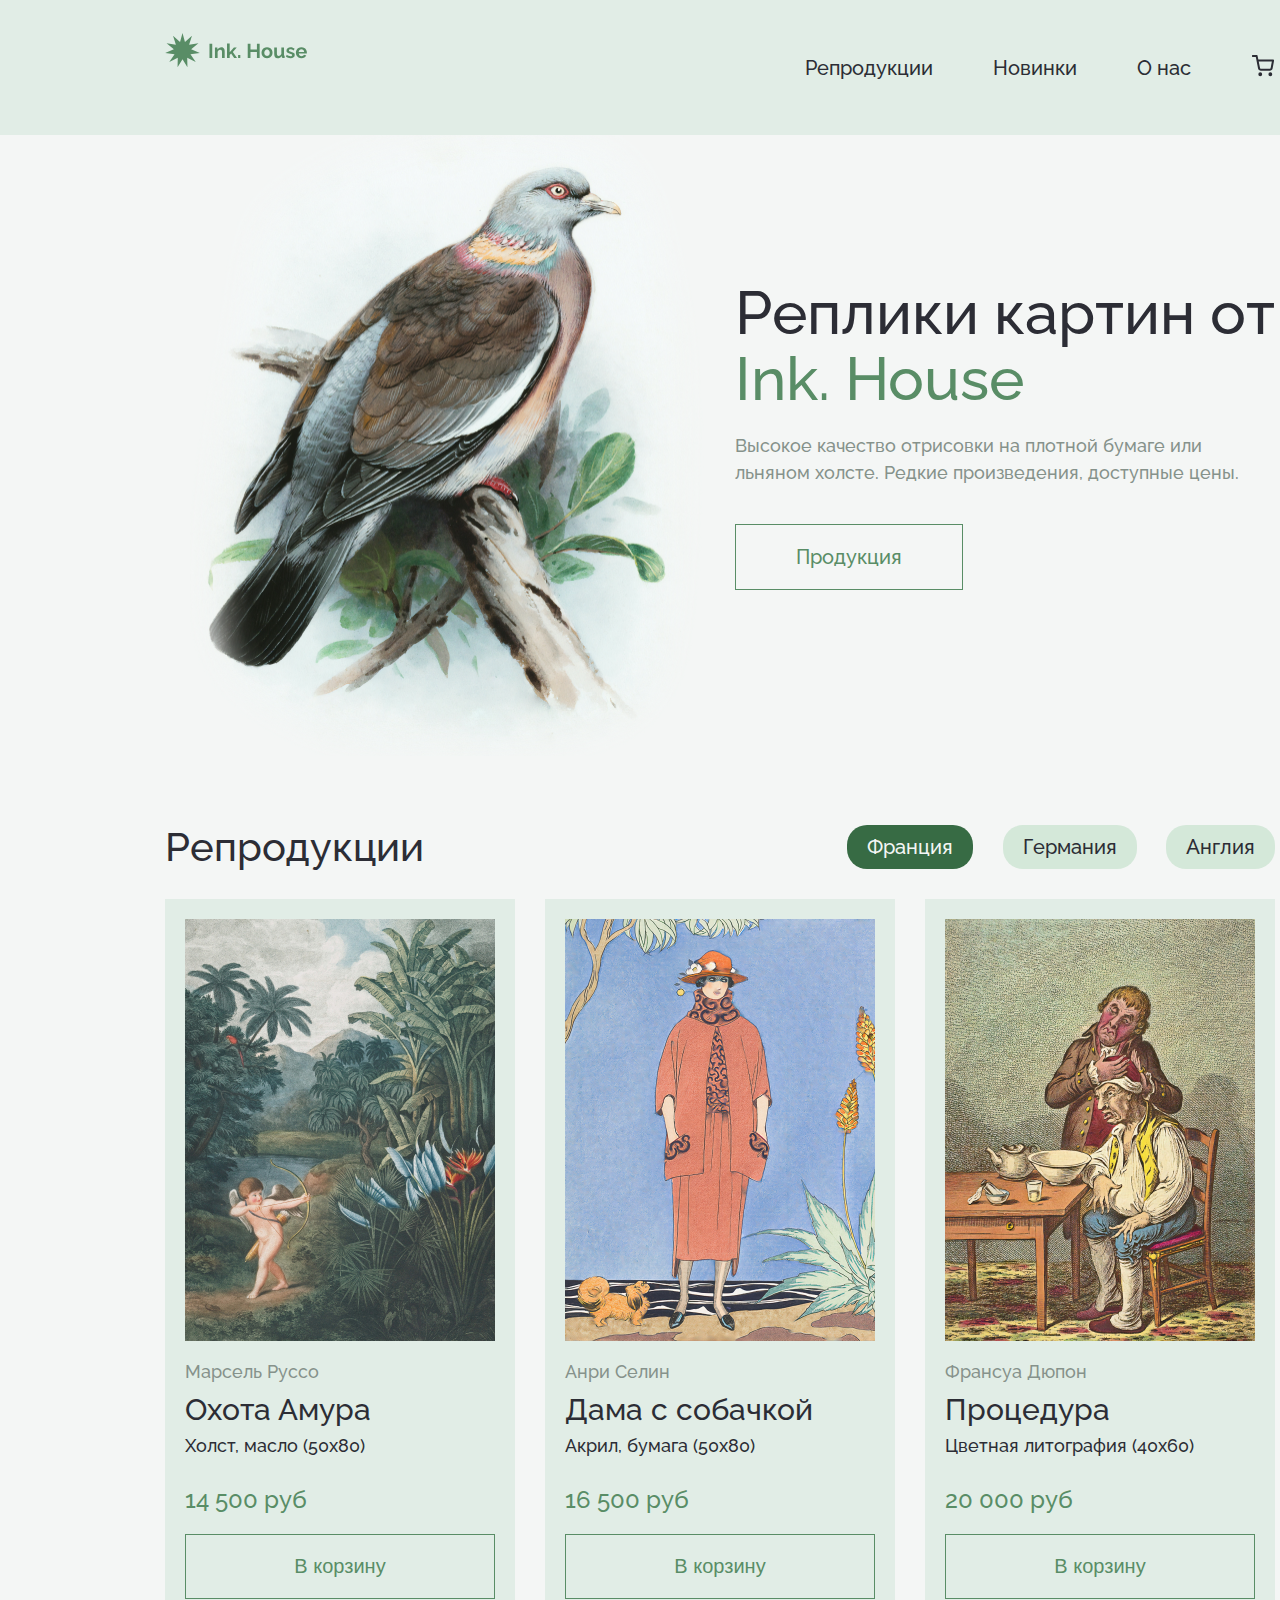
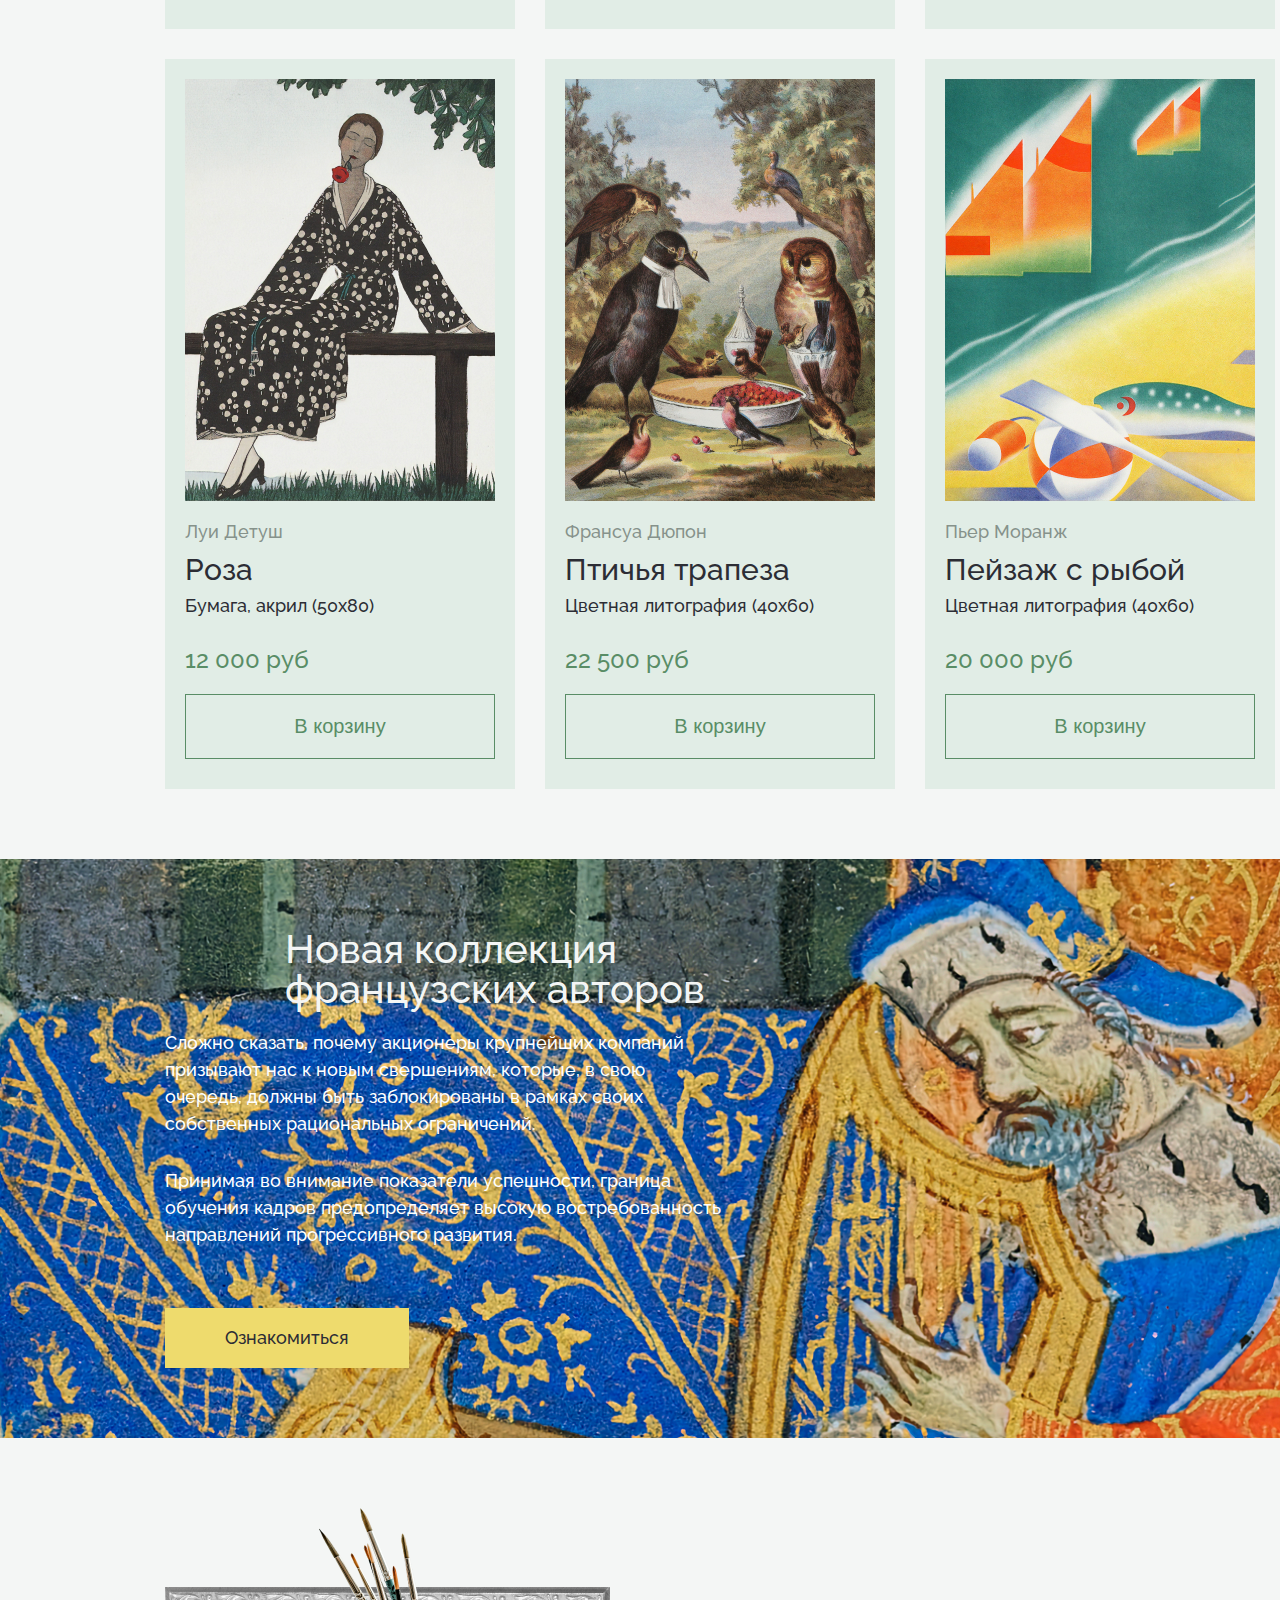
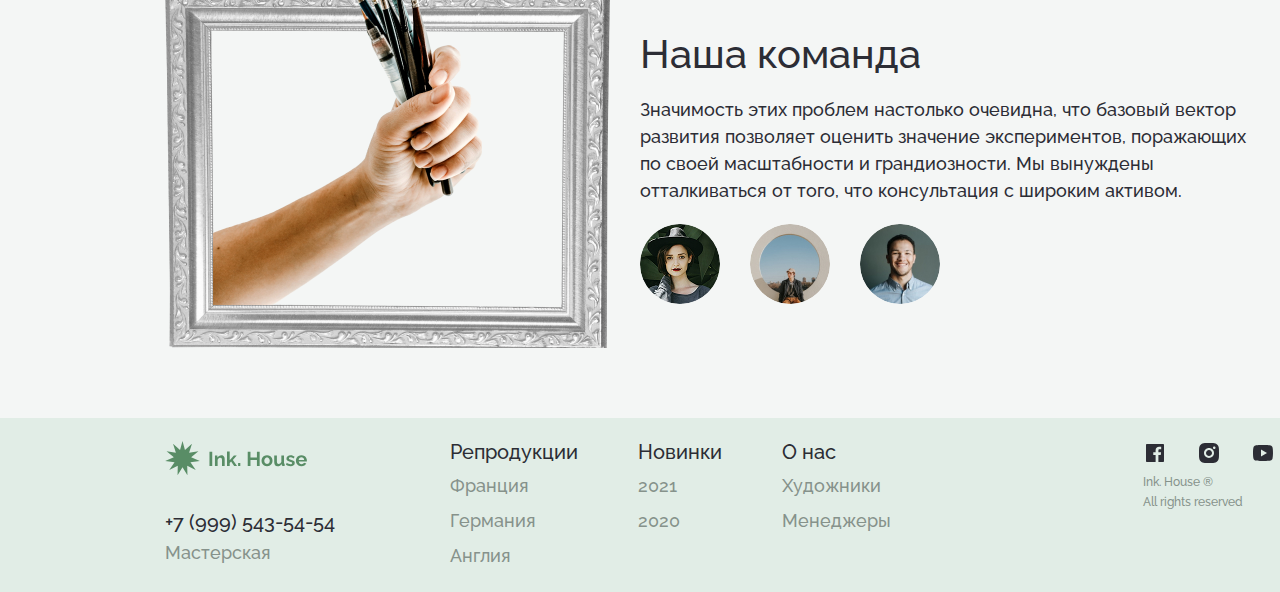
==== index.html @ bf93065d "first commit" ====
<!DOCTYPE html>
<html lang="ru">
<head>
    <meta charset="UTF-8">
    <meta name="viewport" content="width=device-width, initial-scale=1.0">
    <title>Реплики картин</title>
    <link rel="preconnect" href="https://fonts.googleapis.com">
    <link rel="preconnect" href="https://fonts.gstatic.com" crossorigin>
    <link href="https://fonts.googleapis.com/css2?family=Raleway:ital,wght@0,100..900;1,100..900&display=swap" rel="stylesheet">
    <link rel="stylesheet" href="css/style.css">
</head>
<body>
    <header class="page-header">
        <div class="header-container">
            <nav class="main-navigation">
                <p class="logo"><img class="logo-img" src="img/logo.svg" width="143" height="35" alt="Логотип Ink House"></p>
                <ul class="site-nav-list">
                    <li><a href="#">Репродукции</a></li>
                    <li><a href="#">Новинки</a></li>
                    <li><a href="#">О нас</a></li>
                </ul>
                <div class="cart">
                    <a href="blank.html"><img class="cart-img" src="img/cart.svg" width="24" height="24" alt="Корзина"></a>
                </div>
            </nav>
        </div>      
    </header>
    <main>
        <section class="promo">
            <div class="promo-grid">
                <div class="promo-grid-content">
                    <h1>Реплики картин от <span>Ink. House</span></h1>
                    <p>Высокое качество отрисовки на плотной бумаге или льняном холсте. Редкие произведения, доступные цены.</p>
                    <a href="#">Продукция</a>
                </div>
                <img src="img/promo-photo.png" width="540" height="621" alt="Репродукция с голубем">
            </div>
           
        </section>
        <section class="products">
            <div class="countries">
                <h2>Репродукции</h2>
                <ul class="country-list">
                    <li><a class="active-item" href="#">Франция</a></li>
                    <li><a href="#">Германия</a></li>
                    <li><a href="#">Англия</a></li>
                </ul>
            </div>
            
            <ul class="card-list">
                <li class="card1">
                    <h3>Охота Амура</h3>
                    <p class="author">Марсель Руссо</p>
                    <p class="technique">Холст, масло (50х80) </p>
                    <p class="price">14 500 руб</p>
                    <img class="card-img" src="img/card-france-1.jpg" width="310" height="422" alt="Репродукция Охота Амура">
                    <button class="card-add" type="button">В корзину</button>
                </li> 
                <li>
                    <h3>Дама с собачкой</h3>
                    <p class="author">Анри Селин</p> 
                    <p class="technique">Акрил, бумага (50х80) </p>
                    <p class="price">16 500 руб</p>             
                    <img class="card-img" src="img/card-france-2.jpg" width="310" height="422" alt="Репродукция Дама с собачкой">
                    <button class="card-add" type="button">В корзину</button>
                </li>
                <li>
                    <h3>Процедура</h3>
                    <p class="author">Франсуа Дюпон</p>
                    <p class="technique">Цветная литография (40х60) </p>
                    <p class="price">20 000 руб</p>
                    <img class="card-img" src="img/card-france-3.jpg" width="310" height="422" alt="Репродукция Процедура">
                    <button class="card-add" type="button">В корзину</button>
                </li>
                <li>
                    <h3>Роза</h3>
                    <p class="author">Луи Детуш</p>
                    <p class="technique">Бумага, акрил (50х80) </p>
                    <p class="price">12 000 руб</p>
                    <img class="card-img" src="img/card-france-4.jpg" width="310" height="422" alt="Репродукция Роза">
                    <button class="card-add" type="button">В корзину</button>
                </li>
                <li>
                    <h3>Птичья трапеза</h3>
                    <p class="author">Франсуа Дюпон</p>
                    <p class="technique">Цветная литография (40х60) </p>
                    <p class="price">22 500 руб</p>
                    <img class="card-img" src="img/card-france-5.jpg" width="310" height="422" alt="Репродукция Птичья трапеза">
                    <button class="card-add" type="button">В корзину</button>
                </li>
                <li>
                    <h3>Пейзаж с рыбой</h3>
                    <p class="author">Пьер Моранж</p>
                    <p class="technique">Цветная литография (40х60) </p>
                    <p class="price">20 000 руб</p>
                    <img class="card-img" src="img/card-france-6.jpg" width="310" height="422" alt="Репродукция Пейзаж с рыбой">
                    <button class="card-add" type="button">В корзину</button>
                </li>
            </ul>
        </section>
        <article class="new-collection">
            <div class="article-wrapper">
                <div class="text-content">
                    <h2>Новая коллекция французских авторов</h2>
                    <p>Сложно сказать, почему акционеры крупнейших компаний призывают нас к новым свершениям, которые, в свою очередь, должны быть заблокированы в рамках своих собственных рациональных ограничений. 
                    </p>
                    <p> Принимая во внимание показатели успешности, граница обучения кадров предопределяет высокую востребованность направлений прогрессивного развития.
                    </p>
                    
                    <a href="#">Ознакомиться</a>
                </div>
            </div>
            
        </article>
        <section class="team">
            <div class="team-wrapper">
                <div class="team-content">
                    <h2>Наша команда</h2>
                    <p>Значимость этих проблем настолько очевидна, что базовый вектор развития позволяет оценить значение экспериментов, поражающих по своей масштабности и грандиозности. Мы вынуждены отталкиваться от того, что консультация с широким активом.</p>
                    <ul class="team-list">
                        <li><img src="img/teammate-1.jpg" width="80" height="80" alt="Фото первого участника команды"></li>
                        <li><img src="img/teammate-2.jpg" width="80" height="80" alt="Фото второго участника команды"></li>
                        <li><img src="img/teammate-3.jpg" width="80" height="80" alt="Фото третьего участника команды"></li>
                    </ul>
                </div>
            </div>
        </section>
    </main>
    <footer class="page-footer">
        <div class="footer-container">
            <div class="logo-tel">
                <p><img class="logo-img" src="img/logo.svg" width="143" height="35" alt="Логотип Ink House"></p>
                <div class="studio-tel">
                    <a class="tel" href="tel:+79995435454">+7 (999) 543-54-54</a>
                    <p>Мастерская</p>
                </div>
                
            </div>
            <ul class="footer-list">
                <li>
                    <h3>Репродукции</h3>
                    <ul class="footer-menu">
                        <li><a href="#">Франция</a></li>
                        <li><a href="#">Германия</a></li>
                        <li><a href="#">Англия</a></li>
                    </ul>
                </li>
                <li>
                    <h3>Новинки</h3>
                    <ul class="footer-menu">
                        <li><a href="#">2021</a></li>
                        <li><a href="#">2020</a></li>
                    </ul>
                </li>
                <li>
                    <h3>О нас</h3>
                    <ul class="footer-menu">
                        <li><a href="#">Художники</a></li>
                        <li><a href="#">Менеджеры</a></li>
                    </ul>
                </li>
            </ul>
            <div class="social">
                <ul class="social-list">
                    <li><a href="#"><img class="facebook" src="img/facebook.svg" width="24" height="24" alt="Facebook"></a></li>
                    <li><a href="#"><img src="img/instagram.svg" width="20" height="20" alt="Instagram"></a></li>
                    <li><a href="#"><img src="img/youtube.svg" width="20" height="16" alt="Youtube"></a></li>
                    
                </ul>
                <p>Ink. House ®</p>
                <p>All rights reserved</p>
            </div>
        </div>
      
    </footer>
</body>
</html>
---- css/style.css ----
body {
    min-width: 1110px;
    font-family: "Raleway", Arial, sans-serif;
    font-size: 18px;
    line-height: 20px;
    font-weight: 500;
    color: #2C2D35;
    margin: 0;
    display: grid;
    grid-template-rows: min-content 1fr min-content;
    background-color: #F4F6F5;
}
.page-header {
    background-color: #E1EDE6;
}

.header-container {
    width: 1110px;
    margin: 0 auto;
    padding: 0 165px;
}
.main-navigation {
    display: flex;
    padding-top: 33px;
    padding-bottom: 32px;
    align-items: center;
}
p.logo {
    width: 143px;
    margin: 0;
    margin-right: auto;
}
img.logo-img {
    display: block;
}
ul.site-nav-list {
    max-width: 790px;
    margin: 0;
    padding: 0;
    list-style: none;
    display: flex;
    flex-wrap: wrap;
    column-gap: 60px;
    row-gap: 20px;
    align-items: center;
}
div.cart {
    width: 24px;
    margin-left: 60px;
}
.site-nav-list a {
    font-size: 20px;
    line-height: 23px;
    color: #2C2D35;
    text-decoration: none;
}





/* PROMO BLOCK  */
.promo {
    width: 1110px;
    margin: 0 auto;
    padding: 0 165px; 
    margin-bottom: 69px;
}
.promo h1 {
    font-size: 60px;
    line-height: 66px;
    font-weight: 500;
    margin: 0;
    margin-bottom: 20px;
}
.promo span {
    color: #598D66;
    margin: 0;
}
.promo p {
    line-height: 27px;
    color:#86928B;
    margin: 0;
    margin-bottom: 60px;
}
.promo img {
    display: block;
}
.promo a {
    font-size: 20px;
    line-height: 23px;
    color: #598D66;
    text-decoration: none;
    border: 1px solid #598D66;
    padding: 20px 60px;
}
div.promo-grid {
    display: grid;
    grid-template-columns: 1fr 1fr;
    gap: 30px;
}
div.promo-grid-content {
    order: 1;
    margin-top: 145px;
}


/* PRODUCTS */

.products {
    width: 1110px;
    margin: 0 auto;
    padding: 0 165px; 
    margin-bottom: 70px;
}
.products .countries {
    display: flex;
    justify-content: space-between;
    margin-bottom: 30px;
    
}
.products h2 {
    font-size: 40px;
    line-height: 44px;
    font-weight: 500;
    margin: 0;
  
}
ul.country-list {
    margin: 0;
    padding: 0;
    list-style: none;
    min-width: 428px;
    display: flex;
    justify-content: space-between;
    align-items: center;

} 

.country-list a {
    font-size: 20px;
    line-height: 23px;
    color: #2C2D35;
    background-color: #D4E8D9;
    text-decoration: none;
    padding: 10px 20px;
    border-radius: 20px;
}
.country-list a.active-item {
    color: #F4F6F5;
    background-color: #376B44;  
}
ul.card-list {
    margin: 0;
    padding: 0;
    list-style: none;
    display: flex;
    flex-wrap: wrap;
    gap: 30px;
}

.card-list li {
    background-color: #E1EDE6;
    width: 350px;
    box-sizing: border-box;
    padding: 20px 20px 30px 20px;
    display: flex;
    flex-direction: column;
}
.card-list img.card-img {
    order: -2;
    margin-bottom: 20px;
    display: block;
    max-width: 310px;
}
.card-list h3 {
    font-size: 30px;
    line-height: 35px;
    font-weight: 500;
    margin: 0;
    margin-bottom: 8px;
}
.card-list p.author {
    line-height: 21px;
    color: #86928B;
    order: -1;
    margin: 0;
    margin-bottom: 10px;
}
.card-list p.technique {
    line-height: 21px;
    margin: 0;
    margin-bottom: 30px;
}
.card-list p.price {
    font-size: 24px;
    line-height: 28px;
    color: #598D66;
    margin: 0;
    margin-bottom: 20px;
}
button.card-add {
    font-size: 20px;
    line-height: 23px;
    color: #598D66;
    background-color: #E1EDE6;
    border: 1px solid #598D66;
    padding: 20px 60px;
}   


/* ARTICLE */

.new-collection {
    background-image: url(../img/article-bg.jpg);
    background-repeat: no-repeat;
    background-size: cover;
    margin-bottom: 70px;
    min-height: 570px;
}
.article-wrapper {
    width: 1110px;
    margin: 0 auto;
    padding: 0 165px; 
}
div.text-content {
    width: 560px;
}
.new-collection h2 {
    font-size: 40px;
    line-height: 40px;
    font-weight: 500;
    color:#F4F6F5;  
    margin: 0; 
    padding-top: 70px;
    margin-bottom: 20px;
    margin-left: 120px;
} 
.new-collection p {
    font-size: 18px;
    line-height: 27px;
    color:#FFFFFF; 
    margin: 0;
    margin-bottom: 30px;
}
.new-collection a {
    background-color:  #EEDB6D;
    color: #2C2D35;
    text-decoration: none;
    padding: 20px 60px;
    margin-top: 30px;
    margin-bottom: 70px;
    display: inline-block;
}


/* OUR TEAM */

.team {
    width: 1110px;
    margin: 0 auto;
    padding: 0 165px; 
    margin-bottom: 70px;
}
.team .team-wrapper {
    background-image: url(../img/team-bg.png);
    background-repeat: no-repeat;
}
.team .team-content {
    width: 635px;
    margin-left: auto;
    display: flex;
    flex-direction: column;
    /* padding-top: 124px; */
}
.team h2 {
    font-size: 40px;
    line-height: 44px;
    font-weight: 500;
    margin: 0;
    margin-top: 124px;
    margin-bottom: 20px;
}
.team p {
    line-height: 27px;
    margin: 0;
    margin-bottom: 20px;
}
ul.team-list {
    margin: 0;
    padding: 0;
    list-style: none;
    display: flex;
    flex-wrap: wrap;
    min-width: 300px;
    gap: 30px;
    margin-bottom: 44px;
}
.team-list img {
    border-radius: 50%;
    display: block;
}
/* FOOTER */
.footer-container {
    width: 1110px;
    margin: 0 auto;
    
    padding: 23px 165px; 
    /* padding-top: 23px;
    padding-bottom: 23px; */
    display: flex; 
}
.page-footer {
    background-color: #E1EDE6;
    
}
.page-footer .logo-tel {
    width: 170px;
    margin-right: 115px;
}
.logo-tel p {
    margin: 0;
}
p .logo-img {
    margin-bottom: 35px;
}
ul.footer-list {
    margin: 0;
    padding: 0;
    list-style: none;
    display: flex;
    flex-wrap: wrap;
    gap: 60px;
    width: 445px;
    margin-right: auto;
}
ul.footer-menu {
    margin: 0;
    padding: 0;
    list-style: none;
}
div.social {
    max-width: 200px;
}
ul.social-list {
    margin: 0;
    padding: 0;
    list-style: none;
    display: flex;
    max-width: 200px;
    flex-wrap: wrap;
    gap: 30px;
}
.page-footer h3 {
    font-size: 20px;
    line-height: 23px;
    font-weight: 500;
    margin: 0;
    margin-bottom: 8px;
}
.footer-menu li {
    margin-bottom: 8px;
}
.footer-menu li:last-child {
    margin-bottom: 0;
}
.footer-menu a {
    font-size: 18px;
    line-height: 27px;
    color: #86928B;
    text-decoration: none;
}
.studio-tel a.tel {
    font-size: 20px;
    line-height: 23px;
    color: #2C2D35;
    text-decoration: none;
    display: inline-block;
    margin-bottom: 8px;
}
.studio-tel p {
    line-height: 21px;
    color: #86928B;
}
ul.social-list {
    margin-bottom: 10px;
}
.social-list li {
    width: 24px;
    height: 24px;
    display: flex;
    align-items: center;
    justify-content: center;
}
.social-list img {
    display: block;
}
.social-list a {
    display: inline-block;
}
.social-list img.facebook {
    width: 24px;
    height: 24px;
}
.social p {
    font-size: 12px;
    line-height: 14px;
    color: #86928B;
    font-weight: 500;
    margin: 0;
    margin-bottom: 6px;
}
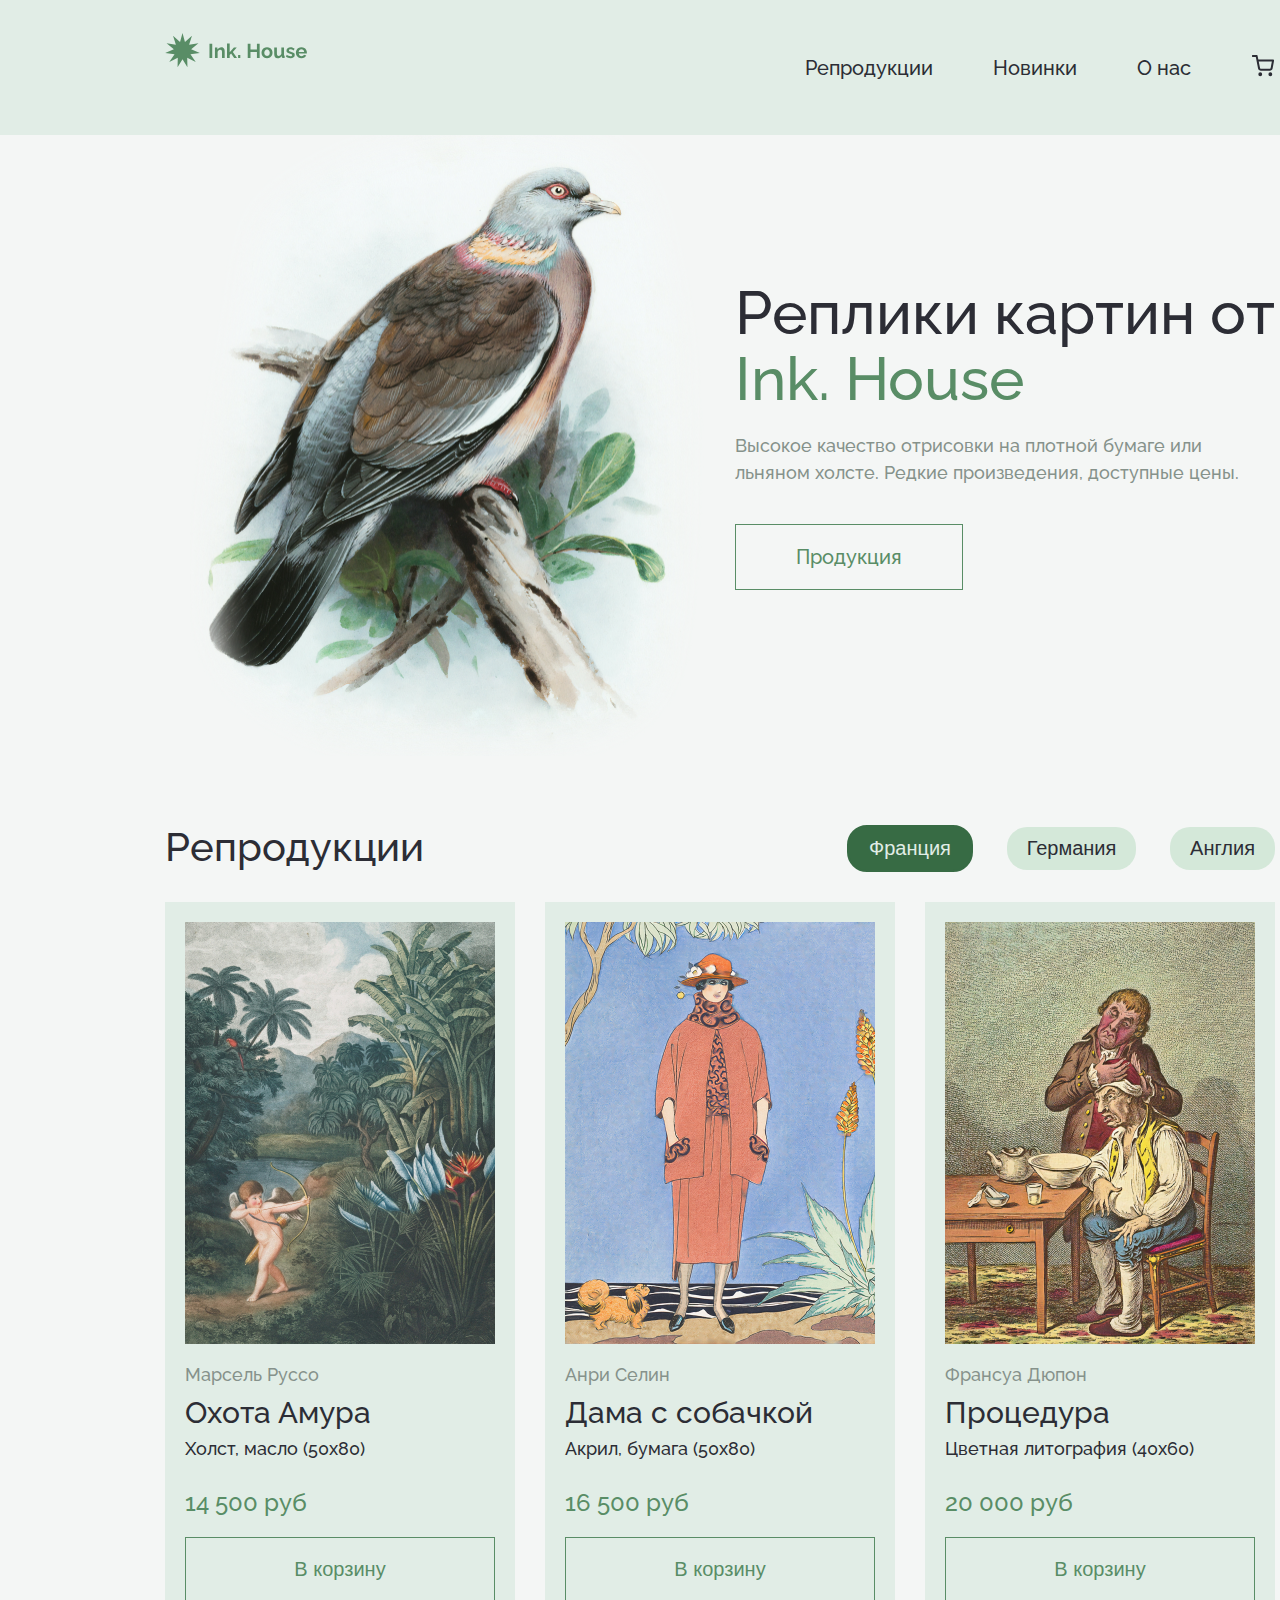
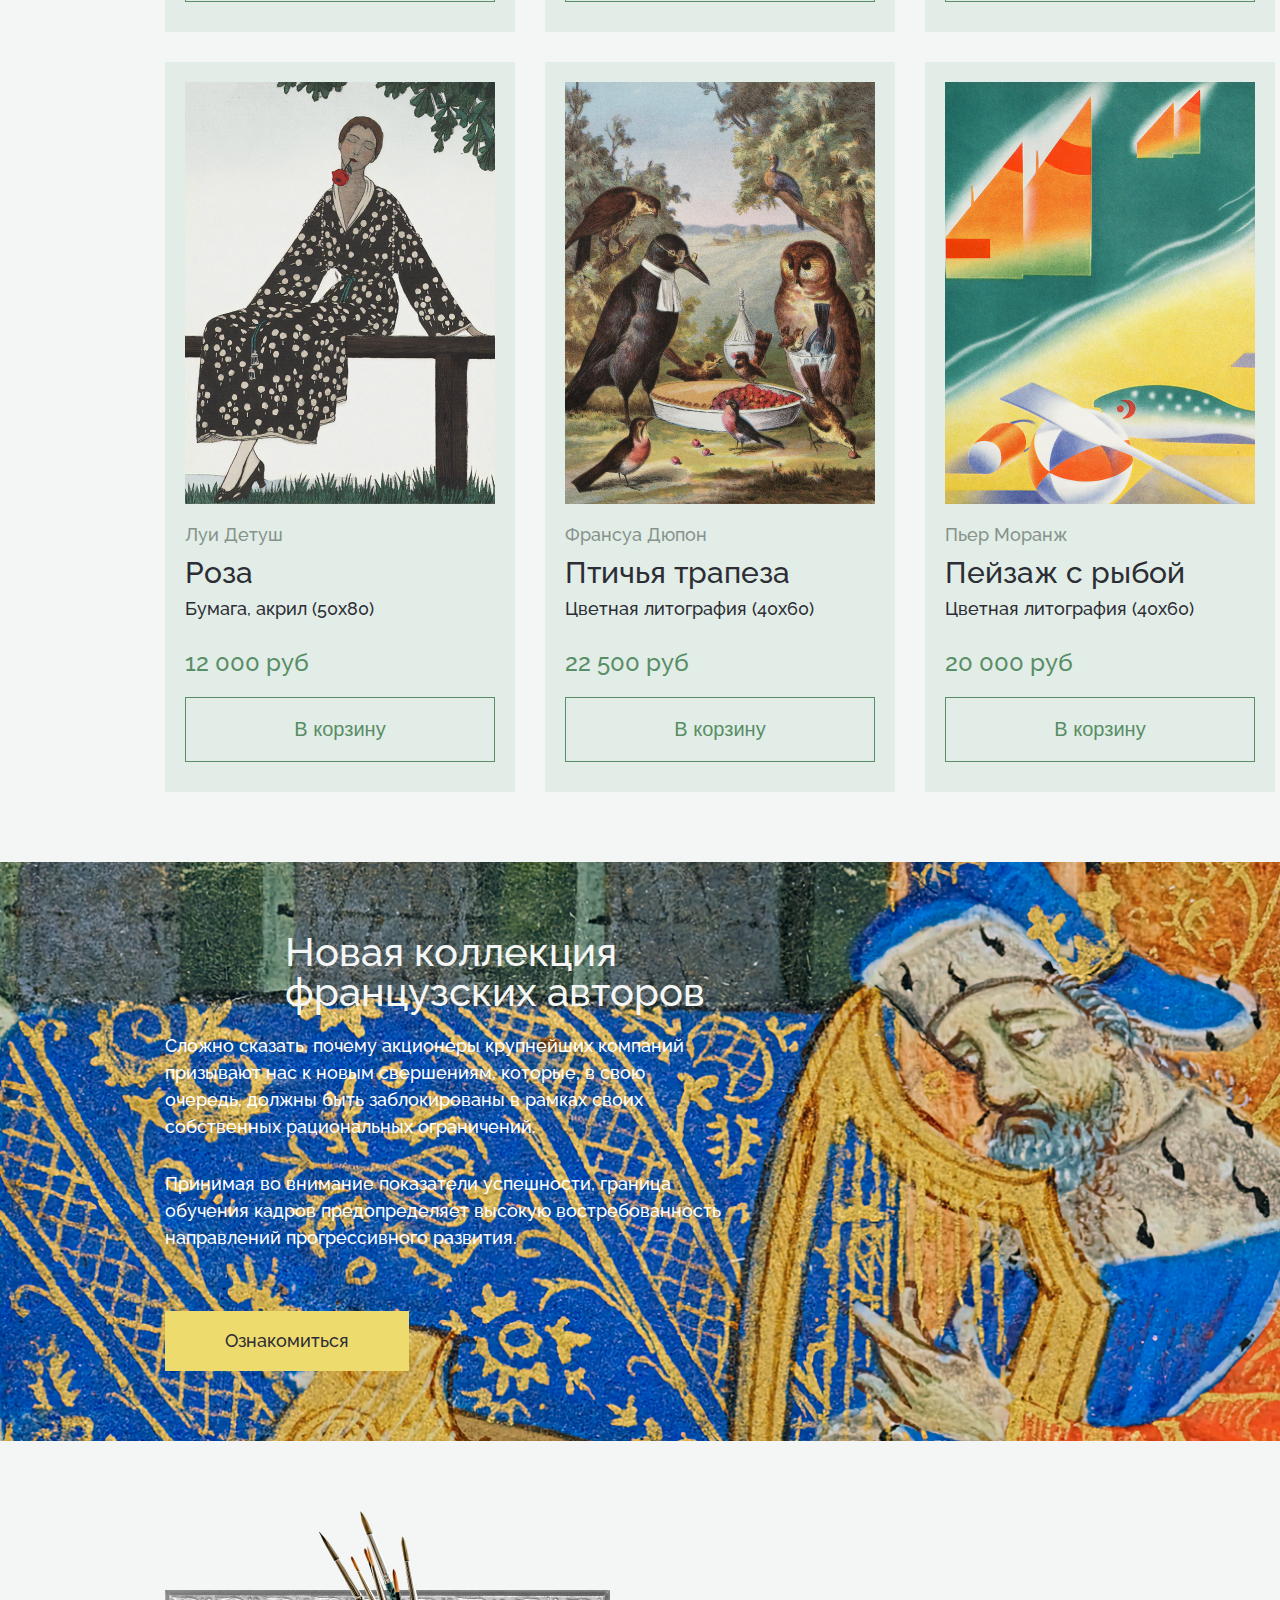
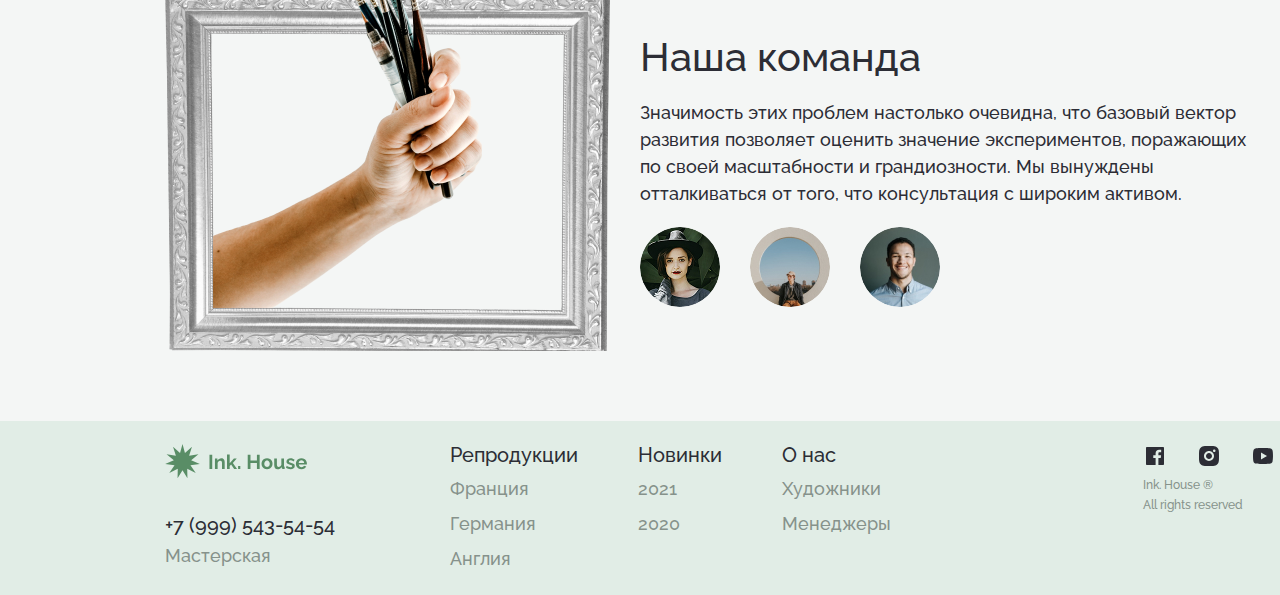
==== commit 2bbf68ef: "commit-2" ====
--- a/index.html
+++ b/index.html
@@ -15,12 +15,25 @@
             <nav class="main-navigation">
                 <p class="logo"><img class="logo-img" src="img/logo.svg" width="143" height="35" alt="Логотип Ink House"></p>
                 <ul class="site-nav-list">
-                    <li><a href="#">Репродукции</a></li>
-                    <li><a href="#">Новинки</a></li>
-                    <li><a href="#">О нас</a></li>
+                    <li><a href="#section-products">Репродукции</a></li>
+                    <li><a href="#article-new-collection">Новинки</a></li>
+                    <li><a href="#team-section">О нас</a></li>
                 </ul>
                 <div class="cart">
-                    <a href="blank.html"><img class="cart-img" src="img/cart.svg" width="24" height="24" alt="Корзина"></a>
+                    <a tabindex="-1"  href="blank.html">
+                        <svg tabindex="0" stroke="#2C2D35" class="svg-cart" width="24" height="24" viewBox="0 0 24 24" fill="none" xmlns="http://www.w3.org/2000/svg">
+                            <g clip-path="url(#clip0_3_996)">
+                            <path d="M9.25001 21.1667C9.75627 21.1667 10.1667 20.7563 10.1667 20.25C10.1667 19.7438 9.75627 19.3334 9.25001 19.3334C8.74375 19.3334 8.33334 19.7438 8.33334 20.25C8.33334 20.7563 8.74375 21.1667 9.25001 21.1667Z"  stroke-width="2" stroke-linecap="round" stroke-linejoin="round"/>
+                            <path d="M19.3333 21.1667C19.8396 21.1667 20.25 20.7563 20.25 20.25C20.25 19.7438 19.8396 19.3334 19.3333 19.3334C18.8271 19.3334 18.4167 19.7438 18.4167 20.25C18.4167 20.7563 18.8271 21.1667 19.3333 21.1667Z"  stroke-width="2" stroke-linecap="round" stroke-linejoin="round"/>
+                            <path  d="M1.91666 1.91663H5.58332L8.03999 14.1908C8.12381 14.6128 8.35341 14.9919 8.68857 15.2617C9.02374 15.5315 9.44313 15.6749 9.87332 15.6666H18.7833C19.2135 15.6749 19.6329 15.5315 19.9681 15.2617C20.3032 14.9919 20.5328 14.6128 20.6167 14.1908L22.0833 6.49996H6.49999"  stroke-width="2" stroke-linecap="round" stroke-linejoin="round"/>
+                            </g>
+                            <defs>
+                            <clipPath id="clip0_3_996">
+                            <rect width="22" height="22" fill="white" transform="translate(1 1)"/>
+                            </clipPath>
+                            </defs>
+                            </svg>
+                    </a> 
                 </div>
             </nav>
         </div>      
@@ -37,68 +50,188 @@
             </div>
            
         </section>
-        <section class="products">
+        <section class="products" id="section-products">
             <div class="countries">
                 <h2>Репродукции</h2>
-                <ul class="country-list">
-                    <li><a class="active-item" href="#">Франция</a></li>
-                    <li><a href="#">Германия</a></li>
-                    <li><a href="#">Англия</a></li>
+                <!-- <ul class="country-list">
+                    <li><a class="current-item" href="#">Франция</a></li>
+                    <li><a href="product-germany.html">Германия</a></li>
+                    <li><a href="product-england.html">Англия</a></li>
+                </ul> -->
+                <div class="slider-controls">
+                    <ul class="country-list">
+                        <li><button type="button" aria-label="Первый слайд" class="current-item" >Франция</button></li>
+                        <li><button type="button" aria-label="Второй слайд" >Германия</button></li>
+                        <li><button type="button" aria-label="Третий слайд" >Англия</button></li>
+                    </ul>
+                    
+                    
+                </div>
+            </div>
+            
+            <section class="slider">
+                <ul class="slider-list">
+                    <li class="slider-item slide slide-current">
+                        <ul class="card-list">
+                            <li class="card1">
+                                <h3>Охота Амура</h3>
+                                <p class="author">Марсель Руссо</p>
+                                <p class="technique">Холст, масло (50х80) </p>
+                                <p class="price">14 500 руб</p>
+                                <img class="card-img" src="img/card-france-1.jpg" width="310" height="422" alt="Репродукция Охота Амура">
+                                <button class="card-add" type="button">В корзину</button>
+                            </li> 
+                            <li>
+                                <h3>Дама с собачкой</h3>
+                                <p class="author">Анри Селин</p> 
+                                <p class="technique">Акрил, бумага (50х80) </p>
+                                <p class="price">16 500 руб</p>             
+                                <img class="card-img" src="img/card-france-2.jpg" width="310" height="422" alt="Репродукция Дама с собачкой">
+                                <button class="card-add" type="button">В корзину</button>
+                            </li>
+                            <li>
+                                <h3>Процедура</h3>
+                                <p class="author">Франсуа Дюпон</p>
+                                <p class="technique">Цветная литография (40х60) </p>
+                                <p class="price">20 000 руб</p>
+                                <img class="card-img" src="img/card-france-3.jpg" width="310" height="422" alt="Репродукция Процедура">
+                                <button class="card-add" type="button">В корзину</button>
+                            </li>
+                            <li>
+                                <h3>Роза</h3>
+                                <p class="author">Луи Детуш</p>
+                                <p class="technique">Бумага, акрил (50х80) </p>
+                                <p class="price">12 000 руб</p>
+                                <img class="card-img" src="img/card-france-4.jpg" width="310" height="422" alt="Репродукция Роза">
+                                <button class="card-add" type="button">В корзину</button>
+                            </li>
+                            <li>
+                                <h3>Птичья трапеза</h3>
+                                <p class="author">Франсуа Дюпон</p>
+                                <p class="technique">Цветная литография (40х60) </p>
+                                <p class="price">22 500 руб</p>
+                                <img class="card-img" src="img/card-france-5.jpg" width="310" height="422" alt="Репродукция Птичья трапеза">
+                                <button class="card-add" type="button">В корзину</button>
+                            </li>
+                            <li>
+                                <h3>Пейзаж с рыбой</h3>
+                                <p class="author">Пьер Моранж</p>
+                                <p class="technique">Цветная литография (40х60) </p>
+                                <p class="price">20 000 руб</p>
+                                <img class="card-img" src="img/card-france-6.jpg" width="310" height="422" alt="Репродукция Пейзаж с рыбой">
+                                <button class="card-add" type="button">В корзину</button>
+                            </li>
+                        </ul>
+                    </li>
+                    <li class="slider-item slide " >
+                        <ul class="card-list">
+                            <li class="card1">
+                                <h3>Над городом</h3>
+                                <p class="author">Курт Вернер</p>
+                                <p class="technique">Цветная литография (40х60)</p>
+                                <p class="price">16 000 руб</p>
+                                <img class="card-img" src="img/card-germany-1.jpg" width="310" height="422" alt="Репродукция Над городом">
+                                <button class="card-add" type="button">В корзину</button>
+                            </li> 
+                            <li>
+                                <h3>Птенцы</h3>
+                                <p class="author">Макс Рихтер</p> 
+                                <p class="technique">Холст, масло (50х80) </p>
+                                <p class="price">14 500 руб</p>             
+                                <img class="card-img" src="img/card-germany-2.jpg" width="310" height="422" alt="Репродукция Птенцы">
+                                <button class="card-add" type="button">В корзину</button>
+                            </li>
+                            <li>
+                                <h3>Среди листьев</h3>
+                                <p class="author">Мартин Майер</p>
+                                <p class="technique">Цветная литография (40х60)</p>
+                                <p class="price">20 000 руб</p>
+                                <img class="card-img" src="img/card-germany-3.jpg" width="310" height="422" alt="Репродукция Среди листьев">
+                                <button class="card-add" type="button">В корзину</button>
+                            </li>
+                            <li>
+                                <h3>Яркая птица</h3>
+                                <p class="author">Герман Беккер</p>
+                                <p class="technique">Цветная литография (40х60) </p>
+                                <p class="price">13 000 руб</p>
+                                <img class="card-img" src="img/card-germany-4.jpg" width="310" height="422" alt="Репродукция Яркая птица">
+                                <button class="card-add" type="button">В корзину</button>
+                            </li>
+                            <li>
+                                <h3>Дятлы</h3>
+                                <p class="author">Вульф Бауэр</p>
+                                <p class="technique">Бумага, акрил (50х80)</p>
+                                <p class="price">20 000 руб</p>
+                                <img class="card-img" src="img/card-germany-5.jpg" width="310" height="422" alt="Репродукция Дятлы">
+                                <button class="card-add" type="button">В корзину</button>
+                            </li>
+                            <li>
+                                <h3>Большие воды</h3>
+                                <p class="author">Вальтер Хартманн</p>
+                                <p class="technique">Бумага, акрил (50х80)</p>
+                                <p class="price">23 000 руб</p>
+                                <img class="card-img" src="img/card-germany-6.jpg" width="310" height="422" alt="Репродукция Большие воды">
+                                <button class="card-add" type="button">В корзину</button>
+                            </li>
+                        </ul>
+                    </li>
+                    <li class="slider-item slide ">
+                        <ul class="card-list">
+                            <li class="card1">
+                                <h3>Дикий зверь</h3>
+                                <p class="author">Пол Смит</p>
+                                <p class="technique">Акварель, бумага (50х80) </p>
+                                <p class="price">19 500 руб</p>
+                                <img class="card-img" src="img/card-england-1.jpg" width="310" height="422" alt="Репродукция Дикий зверь">
+                                <button class="card-add" type="button">В корзину</button>
+                            </li> 
+                            <li>
+                                <h3>Скалистый берег</h3>
+                                <p class="author">Джон Уайт</p> 
+                                <p class="technique">Цветная литография (40х60) </p>
+                                <p class="price">17 500 руб</p>             
+                                <img class="card-img" src="img/card-england-2.jpg" width="310" height="422" alt="Репродукция Скалистый берег">
+                                <button class="card-add" type="button">В корзину</button>
+                            </li>
+                            <li>
+                                <h3>Река и горы</h3>
+                                <p class="author">Джим Уотсон</p>
+                                <p class="technique">Акварель, бумага (50х80) </p>
+                                <p class="price">20 500 руб</p>
+                                <img class="card-img" src="img/card-england-3.jpg" width="310" height="422" alt="Репродукция Река и горы">
+                                <button class="card-add" type="button">В корзину</button>
+                            </li>
+                            <li>
+                                <h3>Белый попугай</h3>
+                                <p class="author">Юджин Зиллион</p>
+                                <p class="technique">Цветная литография (40х60) </p>
+                                <p class="price">15 500 руб</p>
+                                <img class="card-img" src="img/card-england-4.jpg" width="310" height="422" alt="Репродукция Белый попугай">
+                                <button class="card-add" type="button">В корзину</button>
+                            </li>
+                            <li>
+                                <h3>Ночная рыба</h3>
+                                <p class="author">Эрик Гиллман</p>
+                                <p class="technique">Бумага, акрил (50х80) </p>
+                                <p class="price">12 500 руб</p>
+                                <img class="card-img" src="img/card-england-5.jpg" width="310" height="422" alt="Репродукция Ночная рыба">
+                                <button class="card-add" type="button">В корзину</button>
+                            </li>
+                            <li>
+                                <h3>Рыжий кот</h3>
+                                <p class="author">Альфред Барр</p>
+                                <p class="technique">Цветная литография (40х60) </p>
+                                <p class="price">21 000 руб</p>
+                                <img class="card-img" src="img/card-england-6.jpg" width="310" height="422" alt="Репродукция Рыжий кот">
+                                <button class="card-add" type="button">В корзину</button>
+                            </li>
+                        </ul>
+                    </li>
                 </ul>
-            </div>
-            
-            <ul class="card-list">
-                <li class="card1">
-                    <h3>Охота Амура</h3>
-                    <p class="author">Марсель Руссо</p>
-                    <p class="technique">Холст, масло (50х80) </p>
-                    <p class="price">14 500 руб</p>
-                    <img class="card-img" src="img/card-france-1.jpg" width="310" height="422" alt="Репродукция Охота Амура">
-                    <button class="card-add" type="button">В корзину</button>
-                </li> 
-                <li>
-                    <h3>Дама с собачкой</h3>
-                    <p class="author">Анри Селин</p> 
-                    <p class="technique">Акрил, бумага (50х80) </p>
-                    <p class="price">16 500 руб</p>             
-                    <img class="card-img" src="img/card-france-2.jpg" width="310" height="422" alt="Репродукция Дама с собачкой">
-                    <button class="card-add" type="button">В корзину</button>
-                </li>
-                <li>
-                    <h3>Процедура</h3>
-                    <p class="author">Франсуа Дюпон</p>
-                    <p class="technique">Цветная литография (40х60) </p>
-                    <p class="price">20 000 руб</p>
-                    <img class="card-img" src="img/card-france-3.jpg" width="310" height="422" alt="Репродукция Процедура">
-                    <button class="card-add" type="button">В корзину</button>
-                </li>
-                <li>
-                    <h3>Роза</h3>
-                    <p class="author">Луи Детуш</p>
-                    <p class="technique">Бумага, акрил (50х80) </p>
-                    <p class="price">12 000 руб</p>
-                    <img class="card-img" src="img/card-france-4.jpg" width="310" height="422" alt="Репродукция Роза">
-                    <button class="card-add" type="button">В корзину</button>
-                </li>
-                <li>
-                    <h3>Птичья трапеза</h3>
-                    <p class="author">Франсуа Дюпон</p>
-                    <p class="technique">Цветная литография (40х60) </p>
-                    <p class="price">22 500 руб</p>
-                    <img class="card-img" src="img/card-france-5.jpg" width="310" height="422" alt="Репродукция Птичья трапеза">
-                    <button class="card-add" type="button">В корзину</button>
-                </li>
-                <li>
-                    <h3>Пейзаж с рыбой</h3>
-                    <p class="author">Пьер Моранж</p>
-                    <p class="technique">Цветная литография (40х60) </p>
-                    <p class="price">20 000 руб</p>
-                    <img class="card-img" src="img/card-france-6.jpg" width="310" height="422" alt="Репродукция Пейзаж с рыбой">
-                    <button class="card-add" type="button">В корзину</button>
-                </li>
-            </ul>
+            </section>
+           
         </section>
-        <article class="new-collection">
+        <article class="new-collection" id="article-new-collection">
             <div class="article-wrapper">
                 <div class="text-content">
                     <h2>Новая коллекция французских авторов</h2>
@@ -112,7 +245,7 @@
             </div>
             
         </article>
-        <section class="team">
+        <section class="team" id="team-section">
             <div class="team-wrapper">
                 <div class="team-content">
                     <h2>Наша команда</h2>
@@ -162,9 +295,42 @@
             </ul>
             <div class="social">
                 <ul class="social-list">
-                    <li><a href="#"><img class="facebook" src="img/facebook.svg" width="24" height="24" alt="Facebook"></a></li>
-                    <li><a href="#"><img src="img/instagram.svg" width="20" height="20" alt="Instagram"></a></li>
-                    <li><a href="#"><img src="img/youtube.svg" width="20" height="16" alt="Youtube"></a></li>
+                    <li><a class="social-button" href="#"><svg width="24" height="24" viewBox="0 0 24 24" fill="none" xmlns="http://www.w3.org/2000/svg">
+                        <g clip-path="url(#clip0_10_333)">
+                        <path d="M15.402 21V14.034H17.735L18.084 11.326H15.402V9.598C15.402 8.814 15.62 8.279 16.744 8.279H18.178V5.857C17.4838 5.78334 16.7861 5.74762 16.088 5.75C14.021 5.75 12.606 7.012 12.606 9.33V11.326H10.268V14.034H12.606V21H4C3.73478 21 3.48043 20.8946 3.29289 20.7071C3.10536 20.5196 3 20.2652 3 20V4C3 3.73478 3.10536 3.48043 3.29289 3.29289C3.48043 3.10536 3.73478 3 4 3H20C20.2652 3 20.5196 3.10536 20.7071 3.29289C20.8946 3.48043 21 3.73478 21 4V20C21 20.2652 20.8946 20.5196 20.7071 20.7071C20.5196 20.8946 20.2652 21 20 21H15.402Z" fill="#2C2D35"/>
+                        </g>
+                        <defs>
+                        <clipPath id="clip0_10_333">
+                        <rect width="24" height="24" fill="white"/>
+                        </clipPath>
+                        </defs>
+                        </svg>
+                        </a></li>
+                    <li class="social-item-instagram"><a class="social-button" href="#">
+                        <svg width="24" height="24" viewBox="0 0 24 24" fill="none" xmlns="http://www.w3.org/2000/svg">
+                            <g clip-path="url(#clip0_10_334)">
+                            <path d="M12 2C14.717 2 15.056 2.01 16.122 2.06C17.187 2.11 17.912 2.277 18.55 2.525C19.21 2.779 19.766 3.123 20.322 3.678C20.8305 4.1779 21.224 4.78259 21.475 5.45C21.722 6.087 21.89 6.813 21.94 7.878C21.987 8.944 22 9.283 22 12C22 14.717 21.99 15.056 21.94 16.122C21.89 17.187 21.722 17.912 21.475 18.55C21.2247 19.2178 20.8311 19.8226 20.322 20.322C19.822 20.8303 19.2173 21.2238 18.55 21.475C17.913 21.722 17.187 21.89 16.122 21.94C15.056 21.987 14.717 22 12 22C9.283 22 8.944 21.99 7.878 21.94C6.813 21.89 6.088 21.722 5.45 21.475C4.78233 21.2245 4.17753 20.8309 3.678 20.322C3.16941 19.8222 2.77593 19.2175 2.525 18.55C2.277 17.913 2.11 17.187 2.06 16.122C2.013 15.056 2 14.717 2 12C2 9.283 2.01 8.944 2.06 7.878C2.11 6.812 2.277 6.088 2.525 5.45C2.77524 4.78218 3.1688 4.17732 3.678 3.678C4.17767 3.16923 4.78243 2.77573 5.45 2.525C6.088 2.277 6.812 2.11 7.878 2.06C8.944 2.013 9.283 2 12 2ZM12 7C10.6739 7 9.40215 7.52678 8.46447 8.46447C7.52678 9.40215 7 10.6739 7 12C7 13.3261 7.52678 14.5979 8.46447 15.5355C9.40215 16.4732 10.6739 17 12 17C13.3261 17 14.5979 16.4732 15.5355 15.5355C16.4732 14.5979 17 13.3261 17 12C17 10.6739 16.4732 9.40215 15.5355 8.46447C14.5979 7.52678 13.3261 7 12 7ZM18.5 6.75C18.5 6.41848 18.3683 6.10054 18.1339 5.86612C17.8995 5.6317 17.5815 5.5 17.25 5.5C16.9185 5.5 16.6005 5.6317 16.3661 5.86612C16.1317 6.10054 16 6.41848 16 6.75C16 7.08152 16.1317 7.39946 16.3661 7.63388C16.6005 7.8683 16.9185 8 17.25 8C17.5815 8 17.8995 7.8683 18.1339 7.63388C18.3683 7.39946 18.5 7.08152 18.5 6.75ZM12 9C12.7956 9 13.5587 9.31607 14.1213 9.87868C14.6839 10.4413 15 11.2044 15 12C15 12.7956 14.6839 13.5587 14.1213 14.1213C13.5587 14.6839 12.7956 15 12 15C11.2044 15 10.4413 14.6839 9.87868 14.1213C9.31607 13.5587 9 12.7956 9 12C9 11.2044 9.31607 10.4413 9.87868 9.87868C10.4413 9.31607 11.2044 9 12 9Z" fill="#2C2D35"/>
+                            </g>
+                            <defs>
+                            <clipPath id="clip0_10_334">
+                            <rect width="24" height="24" fill="white"/>
+                            </clipPath>
+                            </defs>
+                            </svg>
+                            
+                        </a></li>
+                    <li><a class="social-button" href="#"><svg width="24" height="24" viewBox="0 0 24 24" fill="none" xmlns="http://www.w3.org/2000/svg">
+                        <g clip-path="url(#clip0_10_337)">
+                        <path d="M21.543 6.498C22 8.28 22 12 22 12C22 12 22 15.72 21.543 17.502C21.289 18.487 20.546 19.262 19.605 19.524C17.896 20 12 20 12 20C12 20 6.107 20 4.395 19.524C3.45 19.258 2.708 18.484 2.457 17.502C2 15.72 2 12 2 12C2 12 2 8.28 2.457 6.498C2.711 5.513 3.454 4.738 4.395 4.476C6.107 4 12 4 12 4C12 4 17.896 4 19.605 4.476C20.55 4.742 21.292 5.516 21.543 6.498ZM10 15.5L16 12L10 8.5V15.5Z" fill="#2C2D35"/>
+                        </g>
+                        <defs>
+                        <clipPath id="clip0_10_337">
+                        <rect width="24" height="24" fill="white"/>
+                        </clipPath>
+                        </defs>
+                        </svg>
+                        
+                        </a></li>
                     
                 </ul>
                 <p>Ink. House ®</p>
--- a/css/style.css
+++ b/css/style.css
@@ -1,3 +1,6 @@
+html {
+    scroll-behavior: smooth;
+}
 body {
     min-width: 1110px;
     font-family: "Raleway", Arial, sans-serif;
@@ -10,6 +13,7 @@
     grid-template-rows: min-content 1fr min-content;
     background-color: #F4F6F5;
 }
+
 .page-header {
     background-color: #E1EDE6;
 }
@@ -46,16 +50,55 @@
 }
 div.cart {
     width: 24px;
-    margin-left: 60px;
-}
+    margin-left: 60px;  
+}
+div.cart a {
+    display: block;
+}
+
+
+svg.svg-cart:hover {
+    stroke: rgba(89, 141, 102, 1);
+    transition: 0.5s;
+}
+svg.svg-cart:active {
+    stroke: rgba(55, 107, 68, 1);
+    transition: 0.5s;
+}
+svg.svg-cart:focus {
+    stroke: rgba(55, 107, 68, 1);
+    transition: 0.5s;
+    outline: none;
+    background-color: rgba(212, 232, 217, 1);
+ }
+
+
+
+
+
 .site-nav-list a {
     font-size: 20px;
     line-height: 23px;
     color: #2C2D35;
     text-decoration: none;
 }
-
-
+.site-nav-list a:hover {
+    color: #598D66;
+    transition: 0.5s;
+
+}
+.site-nav-list a:active {
+    color: #376B44;
+    background-color: #D4E8D9;
+    transition: 0.5s;
+
+}
+.site-nav-list a:focus {
+    color: #376B44;
+    background-color: #D4E8D9;
+    outline: none;
+
+}
 
 
 
@@ -94,6 +137,24 @@
     border: 1px solid #598D66;
     padding: 20px 60px;
 }
+.promo a:hover {
+    color: #F4F6F5;
+    background-color: #598D66;
+    transition: 0.5s;
+
+}
+.promo a:focus {
+    background-color: #D4E8D9;
+    outline: none;
+    transition: 0.5s;
+}
+.promo a:active {
+    color: #F4F6F5;
+    background-color: #376B44;
+    transition: 0.5s;
+
+}
+
 div.promo-grid {
     display: grid;
     grid-template-columns: 1fr 1fr;
@@ -137,7 +198,7 @@
 
 } 
 
-.country-list a {
+.country-list button {
     font-size: 20px;
     line-height: 23px;
     color: #2C2D35;
@@ -145,10 +206,56 @@
     text-decoration: none;
     padding: 10px 20px;
     border-radius: 20px;
-}
-.country-list a.active-item {
+    border: none;
+}
+.country-list button:hover {
+    background-color: #598D66;
     color: #F4F6F5;
-    background-color: #376B44;  
+    transition: 0.5s;
+}
+.country-list button:active {
+    background-color: #376B44;
+    color: #F4F6F5;
+    transition: 0.5s;
+}
+.country-list button:focus {
+    outline: none;
+    border: 2px solid #376B44;
+    transition: 0.5s;
+}
+.country-list button.current-item {
+    background-color: #376B44;
+    color: #E1EDE6;
+    border: 2px solid #376B44;
+
+}
+.country-list button.current-item:hover {
+    background-color: #598D66;
+    transition: 0.5s;
+}
+.country-list button.current-item:active {
+    background-color: #376B44;
+    color: #2C2D35;
+    transition: 0.5s;
+}
+.country-list button.current-item:focus {
+    background-color: #D4E8D9;
+    color: #2C2D35;
+    border: 2px solid #376B44;
+    transition: 0.5s;
+
+}
+
+ul.slider-list {
+    margin: 0;
+    padding: 0;
+    list-style: none;
+}
+.slide {
+    display: none;
+}
+.slide-current {
+    display: block;
 }
 ul.card-list {
     margin: 0;
@@ -207,8 +314,24 @@
     border: 1px solid #598D66;
     padding: 20px 60px;
 }   
-
-
+button.card-add:hover {
+    background-color: #598D66;
+    color: #F4F6F5;
+    transition: 0.5s;
+
+}
+button.card-add:focus {
+    background-color: #D4E8D9;
+    outline: none;
+    transition: 0.5s;
+
+}
+button.card-add:active {
+    background-color: #376B44;
+    color: #F4F6F5;
+    transition: 0.5s;
+
+}
 /* ARTICLE */
 
 .new-collection {
@@ -252,8 +375,23 @@
     margin-bottom: 70px;
     display: inline-block;
 }
-
-
+.new-collection a:hover {
+    background-color: #FAEB97;
+    transition: 0.5s;
+
+}
+.new-collection a:focus {
+    outline: none;
+    background-color: #FAEB97;
+    border: 1px solid #A38314;
+    transition: 0.5s;
+
+}
+.new-collection a:active {
+    background-color: #D9B949;
+    transition: 0.5s;
+
+}
 /* OUR TEAM */
 
 .team {
@@ -350,6 +488,10 @@
     max-width: 200px;
     flex-wrap: wrap;
     gap: 30px;
+    
+    margin-bottom: 10px;
+    align-items: center;
+    
 }
 .page-footer h3 {
     font-size: 20px;
@@ -370,6 +512,24 @@
     color: #86928B;
     text-decoration: none;
 }
+.footer-menu a:hover {
+    color: #598D66;
+    transition: 0.5s;
+
+}
+.footer-menu a:focus {
+    background-color: #598D66;
+    color: #2C2D35;
+    outline: none;
+    transition: 0.5s;
+
+}
+.footer-menu a:active {
+    background-color: #598D66;
+    color: #376B44;
+    transition: 0.5s;
+
+}
 .studio-tel a.tel {
     font-size: 20px;
     line-height: 23px;
@@ -378,30 +538,43 @@
     display: inline-block;
     margin-bottom: 8px;
 }
+.studio-tel a.tel:hover {
+    color: #598D66;
+    transition: 0.5s;
+
+}
+.studio-tel a.tel:active {
+    background-color: #598D66;
+    color: #376B44;
+    transition: 0.5s;
+
+}
+.studio-tel a.tel:focus {
+    background-color: #598D66;
+    color: #2C2D35;
+    outline: none;
+    transition: 0.5s;
+
+    }
 .studio-tel p {
     line-height: 21px;
     color: #86928B;
 }
-ul.social-list {
-    margin-bottom: 10px;
-}
-.social-list li {
-    width: 24px;
-    height: 24px;
-    display: flex;
-    align-items: center;
-    justify-content: center;
-}
-.social-list img {
-    display: block;
+
+
+.social-list svg {
+    display: block;
+    
 }
 .social-list a {
-    display: inline-block;
-}
-.social-list img.facebook {
-    width: 24px;
-    height: 24px;
-}
+    display: block;
+}
+.social-list a:focus {
+    outline: none;
+    background-color: rgba(212, 232, 217, 1);
+    transition: 0.5s;
+}
+
 .social p {
     font-size: 12px;
     line-height: 14px;
@@ -409,4 +582,17 @@
     font-weight: 500;
     margin: 0;
     margin-bottom: 6px;
+}
+.social-button:hover path {
+    fill: rgba(89, 141, 102, 1);
+    transition: 0.5s;
+}
+.social-button:focus path {
+    fill: rgba(89, 141, 102, 1);
+    transition: 0.5s;
+  
+}
+.social-button:active path {
+    fill: rgba(55, 107, 68, 1);
+    transition: 0.5s;
 }